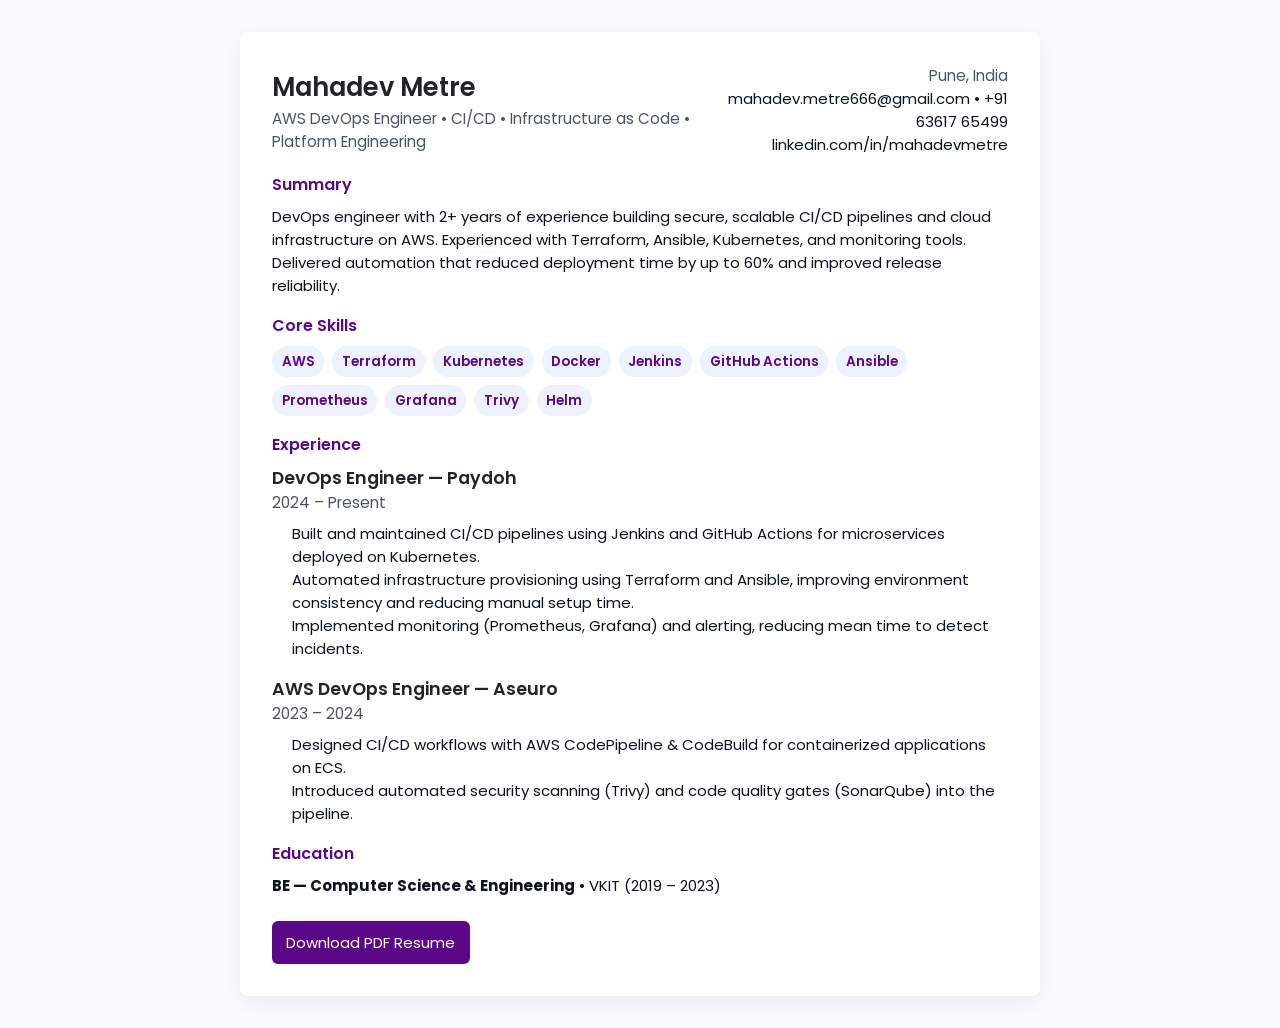
==== resume.html @ fda8f88d "added resume.html implementation" ====
<!doctype html>
<html lang="en">
  <head>
    <meta charset="utf-8">
    <meta name="viewport" content="width=device-width,initial-scale=1">
    <title>Resume — Mahadev Metre</title>
    <link rel="stylesheet" href="Css/style.css">
    <style>
      /* Minimal printable resume styles */
      body { background: #f8fafc; color: #0b1226; font-family: Poppins, sans-serif; padding: 2rem; }
      .resume { max-width: 800px; margin: 0 auto; background: #fff; padding: 2rem; border-radius: 8px; box-shadow: 0 6px 20px rgba(15,23,42,0.06); }
      .row { display:flex; justify-content:space-between; align-items:center; gap:1rem; }
      h1 { margin:0; font-size:1.6rem; }
      h2 { margin: 1rem 0 0.5rem; font-size:1rem; color:#5b0888 }
      p { margin:0.25rem 0 0.75rem; }
      .muted { color: #475569; font-size:0.95rem }
      .contact a { color: #0b1226 }
      ul { margin:0.5rem 0 1rem 1.25rem }
      .skills { display:flex; flex-wrap:wrap; gap:0.5rem }
      .skill { background:#eef2ff; color:#5b0888; padding:0.35rem 0.6rem; border-radius:999px; font-weight:600; font-size:0.85rem }
      .download { margin-top:1rem; display:inline-block; background:#5b0888; color:#fff; padding:0.6rem 0.9rem; border-radius:6px; text-decoration:none }
      @media print { body { padding:0 } .resume { box-shadow:none; border-radius:0 } .download { display:none } }
    </style>
  </head>
  <body>
    <div class="resume">
      <div class="row">
        <div>
          <h1>Mahadev Metre</h1>
          <div class="muted">AWS DevOps Engineer • CI/CD • Infrastructure as Code • Platform Engineering</div>
        </div>
        <div style="text-align:right" class="contact">
          <div class="muted">Pune, India</div>
          <div><a href="mailto:mahadev.metre666@gmail.com">mahadev.metre666@gmail.com</a> • <a href="tel:+916361765499">+91 63617 65499</a></div>
          <div><a href="https://www.linkedin.com/in/mahadevmetre/" target="_blank">linkedin.com/in/mahadevmetre</a></div>
        </div>
      </div>

      <h2>Summary</h2>
      <p>DevOps engineer with 2+ years of experience building secure, scalable CI/CD pipelines and cloud infrastructure on AWS. Experienced with Terraform, Ansible, Kubernetes, and monitoring tools. Delivered automation that reduced deployment time by up to 60% and improved release reliability.</p>

      <h2>Core Skills</h2>
      <div class="skills">
        <span class="skill">AWS</span>
        <span class="skill">Terraform</span>
        <span class="skill">Kubernetes</span>
        <span class="skill">Docker</span>
        <span class="skill">Jenkins</span>
        <span class="skill">GitHub Actions</span>
        <span class="skill">Ansible</span>
        <span class="skill">Prometheus</span>
        <span class="skill">Grafana</span>
        <span class="skill">Trivy</span>
        <span class="skill">Helm</span>
      </div>

      <h2>Experience</h2>
      <h3 style="margin:0">DevOps Engineer — Paydoh</h3>
      <div class="muted">2024 – Present</div>
      <ul>
        <li>Built and maintained CI/CD pipelines using Jenkins and GitHub Actions for microservices deployed on Kubernetes.</li>
        <li>Automated infrastructure provisioning using Terraform and Ansible, improving environment consistency and reducing manual setup time.</li>
        <li>Implemented monitoring (Prometheus, Grafana) and alerting, reducing mean time to detect incidents.</li>
      </ul>

      <h3 style="margin:0">AWS DevOps Engineer — Aseuro</h3>
      <div class="muted">2023 – 2024</div>
      <ul>
        <li>Designed CI/CD workflows with AWS CodePipeline & CodeBuild for containerized applications on ECS.</li>
        <li>Introduced automated security scanning (Trivy) and code quality gates (SonarQube) into the pipeline.</li>
      </ul>

      <h2>Education</h2>
      <div style="margin-bottom:0.5rem">
        <strong>BE — Computer Science & Engineering</strong> • VKIT (2019 – 2023)
      </div>

      <a class="download" href="Assets/Mahadev Metre_DevOps Engineer.pdf" download>Download PDF Resume</a>
    </div>
  </body>
</html>
---- Css/style.css ----
@import url("https://fonts.googleapis.com/css2?family=Poppins:wght@400;500;600&display=swap");

:root {
  --header-height: 3rem;

  --hue-color: 250;

  --first-color: hsl(var(--hue-color), 69%, 61%);
  --first-color-second: hsl(var(--hue-color), 69%, 61%);
  --first-color-alt: hsl(var(--hue-color), 57%, 53%);
  --first-color-lighter: hsl(var(--hue-color), 92%, 85%);
  --title-color: hsl(var(--hue-color), 8%, 15%);
  --text-color: hsl(var(--hue-color), 8%, 45%);
  --text-color-light: hsl(var(--hue-color), 8%, 65%);
  --input-color: hsl(var(--hue-color), 70%, 96%);
  --body-color: hsl(var(--hue-color), 60%, 99%);
  --container-color: #fff;
  --scroll-bar-color: hsl(var(--hue-color), 12%, 90%);
  --scroll-thumb-color: hsl(var(--hue-color), 12%, 80%);

  --body-font: "Poppins", sans-serif;
  --big-font-size: 2rem;
  --h1-font-size: 1.5rem;
  --h2-font-size: 1.25rem;
  --h3-font-size: 1.125rem;
  --normal-font-size: 0.938rem;
  --small-font-size: 0.813rem;
  --smaller-font-size: 0.75rem;

  --font-medium: 500;
  --font-semi-bold: 600;

  --margin-bottom-0-25: 0.25rem;
  --margin-bottom-0-5: 0.5rem;
  --margin-bottom-0-75: 0.75rem;
  --margin-bottom-0-1: 1rem;
  --margin-bottom-0-1-5: 1.5rem;
  --margin-bottom-0-2: 2rem;
  --margin-bottom-0-2-5: 2.5rem;
  --margin-bottom-0-3: 3rem;

  --z-tooltip: 10;
  --z-fixed: 100;
  --z-model: 100;

  @media screen and (min-width: 968px) {
    :root {
      --big-font-size: 3rem;
      --h1-font-size: 2.25rem;
      --h2-font-size: 1.5rem;
      --h3-font-size: 1.25rem;
      --normal-font-size: 1rem;
      --small-font-size: 0.873rem;
      --smaller-font-size: 0.813rem;
    }
  }
}

/* dark color scheme  */
body.dark-theme {
  --first-color-second: hsl(var(--hue-color), 30%, 8%);
  --title-color: hsl(var(--hue-color), 8%, 95%);
  --text-color: hsl(var(--hue-color), 8%, 75%);
  --input-color: hsl(var(--hue-color), 29%, 16%);
  --body-color: hsl(var(--hue-color), 28%, 12%);
  --container-color: hsl(var(--hue-color), 29%, 16%);
  transition: 0.3s ease-in;
}

.nav-btns {
  display: flex;
  align-items: center;
}

/* theme  */
.change-theme {
  font-size: 1.25rem;
  color: var(--title-color);
  margin-right: 1rem;
  cursor: pointer;
}

.change-theme:hover {
  color: var(--first-color);
}

/* theme transition  */
.header,
.footer-bg {
  transition: 0.3s ease-in;
}

* {
  box-sizing: border-box;
  padding: 0;
  margin: 0;
}

html {
  scroll-behavior: smooth;
}

body {
  margin: 0 0 var(--header-height) 0;
  font-family: var(--body-font);
  font-size: var(--normal-font-size);
  background-color: var(--body-color);
  color: var(--text-color);
  transition: 0.3s ease-in;
}

h1,
h2,
h3,
h4 {
  color: var(--title-color);
  font-weight: var(--font-semi-bold);
}

ul {
  list-style: none;
}

a {
  text-decoration: none;
}

img {
  max-width: 100%;
  height: auto;
}

/* resuable css class  */
.section {
  padding: 2rem 0 4rem;
}

.section-title {
  font-size: var(--h1-font-size);
}

.section-subtitle {
  display: block;
  font-size: var(--small-font-size);
  margin-bottom: var(--margin-bottom-0-3);
}

.section-title,
.section-subtitle {
  text-align: center;
}

/* layout  */
.container {
  max-width: 768px;
  margin-left: var(--margin-bottom-0-1-5);
  margin-right: var(--margin-bottom-0-1-5);
}

.grid {
  display: grid;
  gap: 1.5rem;
}

.header {
  width: 100%;
  position: fixed;
  bottom: 0;
  left: 0;
  z-index: var(--z-fixed);
  background-color: var(--body-color);
}

.scroll-header {
  box-shadow: 0 -1px 4px rgba(0, 0, 0, 0.15);
}

.nav {
  max-width: 968px;
  height: var(--header-height);
  display: flex;
  justify-content: space-between;
  align-items: center;
}

.nav-logo,
.nav-toggle {
  color: var(--title-color);
  font-weight: var(--font-medium);
}

.nav-logo:hover {
  color: var(--first-color);
}

.nav-toggle {
  font-size: 1.1rem;
  cursor: pointer;
}

.nav-toggle:hover {
  color: var(--first-color);
}

@media screen and (max-width: 767px) {
  .nav-menu {
    position: fixed;
    bottom: -100%;
    left: 0;
    width: 100%;
    background-color: var(--body-color);
    padding: 2rem 1.5rem 4rem;
    box-shadow: 0 -1px 4px rgba(0, 0, 0, 0.15);
    border-radius: 1.5rem 1.5rem 0 0;
    transition: 0.3s;
  }
}

.nav-list {
  grid-template-columns: repeat(3, 1fr);
  gap: 2rem;
}

.nav-link {
  display: flex;
  flex-direction: column;
  align-items: center;
  font-size: var(--small-font-size);
  color: var(--title-color);
  font-weight: var(--font-medium);
}

.nav-link:hover {
  color: var(--first-color);
}

.nav-icon {
  font-size: 1.2rem;
}

.nav-close {
  position: absolute;
  right: 1.3rem;
  bottom: 0.5rem;
  font-size: 1.5rem;
  cursor: pointer;
  color: var(--first-color);
}
.nav-close:hover {
  color: var(--first-color-alt);
}

.show-menu {
  bottom: 0;
}

.active-link {
  color: var(--first-color);
}

.home-container {
  gap: 1rem;
}

.home-content {
  grid-template-columns: 0.5fr 3fr;
  padding-top: 3.5rem;
  align-items: center;
}

.home-social {
  display: grid;
  grid-template-columns: max-content;
  row-gap: 1rem;
}

.home-social-icon {
  font-size: 1.25rem;
  color: var(--first-color);
}

.home-social-icon:hover {
  color: var(--first-color-alt);
}

.home-blob {
  width: 200px;
  fill: var(--first-color);
}

.home-blob-img {
  width: 240px;
}

.home-data {
  grid-column: 1/3;
}

.home-title {
  font-size: var(--big-font-size);
}

.home-subtitle {
  font-size: var(--h3-font-size);
  color: var(--text-color);
  font-weight: var(--font-medium);
  margin-bottom: var(--margin-bottom-0-75);
}

.home-description {
  margin-bottom: var(--margin-bottom-0-2);
}

.home-scroll {
  /* display: none; */
}

.home-scroll-button {
  color: var(--first-color);
  transition: 0.3s;
}

.home-scroll-button:hover {
  transform: translateY(0.25rem);
}

.home-scroll-mouse {
  margin-right: 0.125rem;
  width: 24px;
}

.home-scroll-name {
  font-size: var(--small-font-size);
  color: var(--title-color);
  font-weight: var(--font-medium);
  margin-right: var(--margin-bottom-0-25);
}

.home-scroll-arrow {
  font-size: 1rem;
}

/* buttonss  */
.button {
  display: inline-block;
  background-color: var(--first-color);
  color: #fff;
  padding: 1rem;
  border-radius: 0.5rem;
  font-weight: var(--font-medium);
}
.button:hover {
  background-color: var(--first-color-alt);
}

.button-icon {
  font-size: 1.25rem;
  margin-left: var(--margin-bottom-0-5);
  transition: 0.3s;
}

.button-flex {
  display: inline-flex;
  align-items: center;
}

.button-small {
  padding: 0.75rem 1rem;
}

.button-white {
  background-color: #fff;
  color: var(--first-color);
}
.button-white:hover {
  background-color: #f1f1f1;
}
.button-link {
  padding: 0;
  background-color: transparent;
  color: var(--first-color-alt);
}

.button-link:hover {
  background-color: transparent;
  color: #5b0888;
}

/* about  */

.about-img {
  width: 200px;
  border: 0.5rem;
  justify-self: center;
  align-items: center;
  filter: drop-shadow(1px 1px 1px var(--first-color-lighter));
  transition: 0.3s;
}

.about-img:hover {
  filter: drop-shadow(2px 2px 2px var(--first-color-lighter));
}

.about-description {
  text-align: center;
  margin-bottom: var(--margin-bottom-0-2-5);
}

.about-info {
  display: flex;
  justify-content: space-evenly;
  margin-bottom: var(--margin-bottom-0-2-5);
}

.about-info-title {
  font-size: var(--h2-font-size);
  font-weight: var(--font-semi-bold);
  color: #713abe;
}

.about-info-name {
  font-size: var(--smaller-font-size);
}

.about-info-title,
.about-info-name {
  display: block;
  text-align: center;
}

.about-buttons {
  display: flex;
  justify-content: center;
}

/* skills  */
.skills-content {
  display: flex;
  flex-wrap: wrap;
}

/* qualification  */
.qualification-tabs {
  display: flex;
  justify-content: space-evenly;
  margin-bottom: var(--margin-bottom-0-2);
}

.qualification-button {
  font-size: var(--small-font-size);
  font-weight: var(--font-medium);
  cursor: pointer;
  color: hsl(var(--hue-color), 8%, 45%);
}

.qualification-button:hover {
  color: var(--first-color);
}

.qualification-icon {
  font-size: 1.25rem;
  margin-right: var(--margin-bottom-0-25);
}

.qualification-data {
  display: grid;
  grid-template-columns: 1fr max-content 1fr;
  column-gap: 1.5rem;
}

.qualification-title {
  font-size: var(--normal-font-size);
  font-weight: var(--font-medium);
}

.qualification-subtitle {
  display: inline-block;
  font-size: var(--small-font-size);
  margin-bottom: var(--margin-bottom-0-1);
}

.qualification-date {
  font-size: var(--smaller-font-size);
  color: var(--text-color-light);
}

.qualification-round {
  display: inline-block;
  width: 13px;
  height: 13px;
  background-color: var(--first-color);
  border-radius: 50%;
}

.qualification-line {
  display: block;
  width: 1px;
  height: 100%;
  background-color: var(--first-color);
  transform: translate(6px, -7px);
}

.qualification [data-content] {
  display: none;
}

.qualification-active[data-content] {
  display: block;
}

.qualification-button.qualification-active {
  color: #5b0888;
}

/* services  */
.services-container {
  position: relative;
  display: flex;
  justify-content: center;
  align-items: flex-start;
  flex-wrap: nowrap;
  height: auto;
  padding-bottom: 10rem; /* enough space for expanded cards */
}

.services-content {
  position: relative;
  width: 260px;
  min-height: 340px; /* allow initial minimum */
  max-height: none;  /* allow full expansion */
  padding: 1rem;
  background: rgba(255, 255, 255, 0.08);
  backdrop-filter: blur(12px);
  border-radius: 20px;
  box-shadow: 0 12px 32px rgba(0, 0, 0, 0.3);
  transition: all 0.5s ease;
  transform-origin: center;
  cursor: pointer;
  z-index: 1;

  /* allow it to grow when clicked */
  overflow: visible;
}


/* 🎴 Initial stack with slight rotation */
.services-content:nth-child(1) {
  transform: rotate(-6deg);
  z-index: 1;
}
.services-content:nth-child(2) {
  transform: rotate(0deg);
  z-index: 2;
}
.services-content:nth-child(3) {
  transform: rotate(6deg);
  z-index: 1;
}

/* 🖱️ On hover — fan out into a horizontal line */
.services-container:hover .services-content:nth-child(1) {
  transform: translateX(-280px) rotate(0deg);
}
.services-container:hover .services-content:nth-child(2) {
  transform: translateX(0px) rotate(0deg);
}
.services-container:hover .services-content:nth-child(3) {
  transform: translateX(280px) rotate(0deg);
}

/* 🌟 Flip/Expand effect on active card */
.services-content.active {
  z-index: 10 !important;
  transform: scale(1.1) translateY(-40px) rotate(0deg);
  background: rgba(255, 255, 255, 0.15);
  box-shadow: 0 20px 60px rgba(0, 0, 0, 0.5);
  max-height: none;
}

.services-content:hover {
  box-shadow: 0 4px 8px rgba(0, 0, 0, 0.15);
}

.services-icon {
  display: block;
  font-size: 3rem !important;
  color: var(--first-color);
  margin-bottom: var(--margin-bottom-0-1);
}

.services-title {
  font-size: var(--h3-font-size);
  margin-bottom: var(--margin-bottom-0-1);
  font-weight: var(--font-medium);
}

.services-button {
  cursor: pointer;
  font-size: var(--small-font-size);
}

.services-button:hover .button-icon {
  transform: translateX(0.25rem);
}

/* .services-box {
  position: fixed;
  top: 0;
  left: 0;
  bottom: 0;
  right: 0;
  background-color: rgba(0, 0, 0, 0.5);
  display: flex;
  align-items: center;
  justify-content: center;
  padding: 0 1rem;
  z-index: var(--z-model);
  opacity: 0;
  visibility: hidden;
  transition: 0.3s;
} */

.services-box {
  opacity: 0;
  pointer-events: none;
  max-height: 0;
  transition: all 0.4s ease;
  overflow: hidden;
}

/* When card is active, show the full box */
.services-content.active .services-box {
  opacity: 1;
  pointer-events: auto;
  max-height: 1000px;
  margin-top: 1rem;
}

.services-box-content {
  max-height: 250px;
  overflow-y: auto;
  padding-right: 6px;
  position: relative;
  background-color: var(--container-color);
  padding: 1.5rem;
  border-radius: 0.5rem;
}

.services-box-content::-webkit-scrollbar {
  width: 6px;
}
.services-box-content::-webkit-scrollbar-thumb {
  background-color: rgba(255, 255, 255, 0.3);
  border-radius: 10px;
}


.services-box-services {
  row-gap: 1rem;
}

.services-box-list {
  display: flex;
}

.services-box-title {
  font-size: var(--h3-font-size);
  font-weight: var(--font-medium);
  margin-bottom: var(--margin-bottom-0-1-5);
}

.services-box-close {
  position: absolute;
  top: 1rem;
  right: 1rem;
  font-size: 1.5rem;
  color: var(--first-color);
  cursor: pointer;
}

.services-list-icon {
  color: var(--first-color);
  margin-top: 0.25rem;
  margin-right: var(--margin-bottom-0-25);
}

.active-box {
  opacity: 1;
  visibility: visible;
}

/* projects  */
.portfolio-container {
  overflow: initial;
}

.portfolio-content {
  padding: 0 1.5rem;
}

.portfolio-img {
  width: 265px;
  border-radius: 0.5rem;
  justify-self: center;
}

.portfolio-title {
  font-size: var(--h3-font-size);
  margin-bottom: var(--margin-bottom-0-5);
}

.portfolio-description {
  margin-bottom: var(--margin-bottom-0-75);
}

.portfolio-button:hover .button-icon {
  transform: translateX(0.25rem);
}
/* projects  */

.swiper-button-prev::after,
.swiper-button-next::after {
  content: "";
}

.swiper-icon {
  font-size: 1.25rem;
  color: var(--first-color);
}

.swiper-button-prev {
  left: -0.5rem;
}

.swiper-button-next {
  right: -0.5rem;
}

.swiper-container-horizontal > .swiper-pagination-bullets {
  bottom: -2.5rem;
}

.swiper-angles {
  position: relative;
  bottom: 170px;
}

.project {
  text-align: center;
}

.project-bg {
  background-color: var(--first-color-second);
  padding-top: 3rem;
}

.project-title {
  font-size: var(--h2-font-size);
  margin-bottom: var(--margin-bottom-0-75);
}

.project-description {
  margin-bottom: var(--margin-bottom-0-1-5);
}

.project-title,
.project-description {
  color: #fff;
}

.project-img {
  width: 232px;
  justify-self: center;
}

/* testimonial  */
.testimonial-data,
.testimonial-header {
  display: flex;
}

.testimonial-data {
  justify-content: space-between;
  margin-bottom: var(--margin-bottom-0-1);
}

.testimonial-img {
  width: 60px;
  height: 60px;
  border-radius: 50%;
  margin-right: var(--margin-bottom-0-75);
}

.testimonial-name {
  font-size: var(--h3-font-size);
  font-weight: var(--font-medium);
}

.testimonial-client {
  font-size: var(--small-font-size);
  color: var(--text-color-light);
}

.testimonial-description {
  margin-bottom: var(--margin-bottom-0-2-5);
}

.testimonial-icon {
  color: var(--first-color);
}

/* .swiper-container .swiper-pagination-testimonial {
  bottom: 0;
} */
/* contact section  */
.contact-container {
  row-gap: 3rem;
}

.contact-info {
  display: flex;
  margin-bottom: var(--margin-bottom-0-2);
}

.contact-icon {
  font-size: 1.5rem;
  color: var(--first-color);
  margin-right: var(--margin-bottom-0-75);
  margin-top: 15px;
}

.contact-title {
  font-size: var(--h3-font-size);
  font-weight: var(--font-medium);
}

.contact-subtitle {
  font-size: var(--small-font-size);
  color: var(--text-color-light);
}

/* footer   */
.footer {
  padding-top: 2rem;
}

.footer-container {
  row-gap: 3.5rem;
}

.footer-bg {
  background-color: var(--first-color-second);
  padding: 2rem 0 3rem;
}

.footer-title {
  font-size: var(--h1-font-size);
  margin-bottom: var(--margin-bottom-0-25);
}

.footer-subtitle {
  font-size: var(--small-font-size);
}

.footer-links {
  display: flex;
  flex-direction: column;
  row-gap: 1.5rem;
}
.footer-link {
  /* hii  */
}
.footer-link:hover {
  color: var(--first-color-lighter);
}

.footer-social {
  font-size: 1.25rem;
  margin-right: var(--margin-bottom-0-1-5);
}

.footer-social:hover {
  color: var(--first-color-lighter);
}

.footer-copy {
  font-size: var(--smaller-font-size);
  text-align: center;
  color: var(--text-color-light);
  margin-top: var(--margin-bottom-0-3);
}

.footer-title,
.footer-subtitle,
.footer-link,
.footer-social {
  color: #fff;
}

.scrollup {
  position: fixed;
  right: 1rem;
  bottom: -20%;
  background-color: var(--first-color);
  opacity: 0.8;
  padding: 0.2rem 0.4rem;
  border-radius: 0.4rem;
  z-index: var(--z-tooltip);
  transition: 0.4s;
}

.scrollup:hover {
  background-color: var(--first-color-alt);
}

.scroll-up-icon {
  font-size: 1.25rem;
  color: #fff;
}

.show-scroll {
  bottom: 5rem;
}

/* scroll thumb and bar  */
::-webkit-scrollbar {
  width: 0.6rem;
  background-color: var(--scroll-bar-color);
  border-radius: 0.5rem;
}

::-webkit-scrollbar-thumb {
  background-color: var(--scroll-thumb-color);
  border-radius: 0.5rem;
}

/* media queries  */
/* small devices */
@media screen and (max-width: 350px) {
  .container {
    margin-left: var(--margin-bottom-0-1);
    margin-right: var(--margin-bottom-0-1);
  }

  .nav-menu {
    padding: 2rem 0.25rem 4rem;
  }

  .nav-list {
    column-gap: 0;
  }

  .home-content {
    grid-template-columns: 0.25fr 3fr;
  }

  .home-blob {
    width: 180px;
  }

  .qualification-data {
    gap: 0.5rem;
  }

  .services-container {
    grid-template-columns: max-content;
    justify-content: center;
  }

  .services-content {
    padding-right: 3.5rem;
  }

  .services-box {
    padding: 0 0.5rem;
  }

  .project-img {
    width: 200px;
  }

  .testimonial-data,
  .testimonial-header {
    flex-direction: column;
    align-items: center;
  }

  .testimonial-img {
    margin-right: 0;
    margin-bottom: var(--margin-bottom-0-25);
  }

  .testimonial-data,
  .testimonial-description {
    text-align: center;
  }
}

/* medium devices */
@media screen and (min-width: 568px) {
  .home-content {
    grid-template-columns: max-content 1fr 1fr;
  }

  .home-data {
    grid-column: initial;
  }

  .home-blob-img {
    order: 1;
    justify-self: center;
  }

  .about-container,
  .skills-container,
  .portfolio-content,
  .project-container,
  .contact-container,
  .footer-container {
    grid-template-columns: repeat(2, 1fr);
  }

  .qualification-section {
    display: grid;
    grid-template-columns: 0.6fr;
    justify-content: center;
  }
}

@media screen and (min-width: 768px) {
  .container {
    margin-left: auto;
    margin-right: auto;
  }

  body {
    margin: 0;
  }

  .section {
    padding: 6rem 0 2rem;
  }

  .section-subtitle {
    margin-bottom: 4rem;
  }

  .header {
    top: 0;
    bottom: initial;
  }

  .header,
  .main,
  .footer-container {
    padding: 0 1rem;
  }

  .nav {
    height: calc(var(--header-height) + 1.5rem);
    column-gap: 1rem;
  }

  .nav-icon,
  .nav-toggle,
  .nav-close {
    display: none !important;
  }

  .nav-list {
    display: flex;
    column-gap: 2rem;
  }

  .nav-menu {
    margin-left: auto;
  }

  .change-theme {
    margin: 0;
  }

  .home-content {
    padding-top: 5.5rem;
    column-gap: 2rem;
  }

  .home-blob {
    width: 270px;
  }
  .home-scroll {
    display: block;
  }
  .home-scroll-button {
    margin-left: 3rem;
  }

  .about-container {
    column-gap: 5rem;
  }

  .about-img {
    width: 350px;
  }

  .about-description {
    text-align: initial;
  }

  .about-info {
    justify-content: space-between;
  }

  .about-buttons {
    justify-content: initial;
  }

  .qualification-tabs {
    justify-content: center;
  }

  .qualification-button {
    margin: 0 var(--margin-bottom-0-1);
  }

  .qualification {
    grid-template-columns: 0.5fr;
  }

  .services-container {
    grid-template-columns: repeat(3, 218px);
    justify-content: center;
  }

  .services-icon {
    font-size: 2rem;
  }

  .services-content {
    padding: 6rem 0 2rem 2.5rem;
  }

  .services-box-content {
    width: 450px;
  }

  .portfolio-img {
    width: 320px;
  }

  .portfolio-content {
    align-items: center;
  }

  .project {
    text-align: inherit;
  }

  .project-bg {
    background: none;
  }

  .project-container {
    background-color: var(--first-color-second);
    border-radius: 1rem;
    padding: 3rem 2.5rem 0;
    grid-template-columns: 1fr max-content;
    column-gap: 3rem;
  }

  .project-data {
    padding-top: 0.8rem;
  }

  .footer-container {
    grid-template-columns: repeat(3, 1fr);
  }

  .footer-bg {
    padding: 3rem 0 3.5rem;
  }

  .footer-links {
    flex-direction: row;
    column-gap: 2rem;
  }

  .footer-social {
    justify-self: flex-end;
  }

  .footer-copy {
    margin-top: 4.5rem;
  }
}

/* large devices */
@media screen and (min-width: 1024px) {
  .heder,
  .main,
  .footer-container {
    padding: 0;
  }

  .home-blob {
    width: 320px;
  }

  .home-social {
    transform: translateX(-6rem);
  }

  .services-container {
    grid-template-columns: repeat(3, 238px);
  }

  .portfolio-content {
    column-gap: 5rem;
  }

  .swiper-icon {
    font-size: 3.5rem;
  }

  .swiper-button-prev {
    left: -3.5rem;
  }

  .swiper-button-next {
    right: -3.5rem;
  }

}

/* Updated 3D Glassmorphism Card Styling (No Side Shadows) */
.portfolio-content,
.services-content {
  background: rgba(255, 255, 255, 0.05);
  backdrop-filter: blur(12px);
  border: 1px solid rgba(255, 255, 255, 0.12);
  border-radius: 16px;
  transition: transform 0.3s ease-in-out, box-shadow 0.3s ease-in-out;
}

.portfolio-content:hover,
.services-content:hover {
  transform: scale(1.03);
}

/* 🧊 Skills floating style */
.skills-name {
  padding: 10px 16px;
  margin: 6px;
  font-size: var(--small-font-size);
  font-weight: 600;
  color: var(--title-color);
  background: rgba(255, 255, 255, 0.06);
  border-radius: 12px;
  display: inline-block;
  backdrop-filter: blur(6px);
  transition: background-color 0.3s ease, transform 0.3s ease, box-shadow 0.3s ease;
}

.skills-name:hover {
  background-color: var(--first-color-alt);
  transform: scale(1.08);
  box-shadow: 0 4px 24px rgba(0, 0, 0, 0.2);
}



/* 🃏 Base stack layout */
.services-container {
  display: flex;
  justify-content: center;
  align-items: flex-start;
  position: relative;
  perspective: 1200px;
  gap: 0; /* Overlap */
  min-height: 500px;  
}

.services-content {
  position: absolute;
  width: 260px;
  min-height: 340px;
  padding: 1rem;
  background: rgba(255, 255, 255, 0.08);
  backdrop-filter: blur(12px);
  border-radius: 20px;
  box-shadow: 0 12px 32px rgba(0, 0, 0, 0.3);
  transition: all 0.5s ease;
  transform-origin: center;
  cursor: pointer;
  z-index: 1;

  /* ✅ New additions */
  max-height: 600px;
  overflow: auto;
}


/* 🃏 Position each card slightly rotated and offset */
.services-content:nth-child(1) {
  z-index: 3;
  transform: rotate(-6deg) translateX(-40px);
}
.services-content:nth-child(2) {
  z-index: 2;
  transform: rotate(0deg) translateY(0px);
}
.services-content:nth-child(3) {
  z-index: 1;
  transform: rotate(6deg) translateX(40px);
}

/* 💫 On hover, cards float out */
.services-container:hover .services-content {
  transform: translateY(-20px) rotate(0deg) scale(1.02);
  z-index: 2;
}


/* ============================= */
/* 🚀 Updated Horizontal Skills Scroll with Flip & Navigation */
/* ============================= */

.skills-slider-wrapper {
  position: relative;
  overflow: hidden;
  width: 100%;
  padding: 2rem 0;
  background-color: transparent;
}

.skills-slider {
  overflow: hidden;
  position: relative;
  width: 100%;
}

.skills-track {
  display: flex;
  gap: 2rem;
  animation: autoScroll 40s linear infinite;
  width: max-content;
  padding-bottom: 1rem;
}


@keyframes autoScroll {
  0% { transform: translateX(0); }
  100% { transform: translateX(-50%); }
}

.skill-card {
  perspective: 1000px;
  width: 100px;
  height: 100px;
  position: relative;
  cursor: pointer;
}

.skill-card-inner {
  width: 100%;
  height: 100%;
  position: relative;
  transform-style: preserve-3d;
  transition: transform 0.3s;
}

.skill-card:hover .skill-card-inner {
  transform: rotateY(180deg);
}

.skill-card-front,
.skill-card-back {
  position: absolute;
  width: 100%;
  height: 100%;
  border-radius: 20px;
  backdrop-filter: blur(12px);
  background: rgba(255, 255, 255, 0.06);
  box-shadow: 0 8px 24px rgba(0, 0, 0, 0.20);
  display: flex;
  align-items: center;
  justify-content: center;
  backface-visibility: hidden;
  color: #000;
  font-weight: 500;
  text-align: center;
  padding: 0;
}

.skill-card-front img {
  width: 100%;
  height: 100%;
  object-fit: cover;        /* ensures the image fills and crops */
  object-position: center;  /* optional: centers the focal point */
  border-radius: 20px;      /* keep if you want rounded corners */
  filter: brightness(1.2);
}

.skill-card-back {
  transform: rotateY(180deg);
  font-size: 0.7rem;
  color: #111;
  background: rgba(255, 255, 255, 0.85);
}

/* .skills-arrow {
  position: absolute;
  top: 50%;
  transform: translateY(-50%);
  background: rgba(0, 0, 0, 0.4);
  color: #fff;
  border: none;
  padding: 0.5rem 1rem;
  cursor: pointer;
  z-index: 10;
  backdrop-filter: blur(6px);
  font-size: 1.5rem;
  border-radius: 8px;
  transition: background 0.3s;
}

.skills-arrow:hover {
  background: rgba(0, 0, 0, 0.7);
}

.skills-arrow.left {
  left: 0.5rem;
}

.skills-arrow.right {
  right: 1.5rem;
} */



.space-section {
  position: relative;
  width: 100%;
  overflow-x: hidden;
}

.space-layer {
  position: fixed;
  top: 0; left: 0;
  width: 100%;
  height: 200vh; /* double viewport height */
  background-position: center;
  background-repeat: no-repeat;
  background-size: cover;
  transform: translateZ(0) scale(1);
  pointer-events: none;
  z-index: -3;
}

/* Layer styling — use actual space images */
.layer-back {
  background-image: url('Assets/space/stars-back.png');
  transform: translateZ(-500px) scale(1.5);
  z-index: -3;
}
.layer-mid {
  background-image: url('Assets/space/nebula-mid.png');
  transform: translateZ(-300px) scale(1.3);
  z-index: -2;
}
.layer-front {
  background-image: url('Assets/space/asteroids-front.png');
  transform: translateZ(-100px) scale(1.1);
  z-index: -1;
}

/* Content sits in front */
.space-section .section-content {
  position: relative;
  z-index: 0;
  background: transparent;
}

/* Fallback static parallax on mobile */
@media (max-device-width: 768px) {
  .space-layer {
    position: absolute;
    height: auto;
    background-attachment: scroll;
    transform: none;
  }
}


/* 🔁 Smooth side-to-side sliding animation */
@keyframes slideDiagonalUpRight {
  0%, 100% {
    transform: translate(-10px, 10px);  /* bottom-left */
  }
  50% {
    transform: translate(10px, -10px);  /* top-right */
  }
}

.slide-phone {
  animation: slideDiagonalUpRight 3s ease-in-out infinite;
}







/* contact form */

.contact-form {
  max-width: 400px;
  width: 100%;
}
.contact-form-field {
  margin-bottom: 1.5rem;
}
.contact-form-label {
  display: block;
  font-size: 1rem;
  margin-bottom: 0.5rem;
  color: var(--text-color); /* Adjust to your theme */
}
.contact-form-input {
  width: 100%;
  padding: 0.75rem;
  border: 1px solid var(--text-color-light);
  border-radius: 0.5rem;
  background: var(--container-color);
  color: var(--text-color);
  font-size: 1rem;
}
.contact-form-input:focus {
  outline: none;
  border-color: var(--first-color); /* Adjust to your theme */
}
.contact-form-button {
  width: 100%;
  justify-content: center;
}















.modal {
  display: none;
  position: fixed;
  z-index: 1000;
  left: 0; top: 0;
  width: 100%; height: 100%;
  overflow: auto;
  background: rgba(0,0,0,0.5);
}
.modal-content {
  background: #fff;
  margin: 10% auto;
  padding: 30px 20px;
  border-radius: 10px;
  width: 90%; max-width: 350px;
  box-shadow: 0 3px 20px rgba(0,0,0,0.2);
  text-align: center;
  position: relative;
  animation: popIn 0.3s;
}
.close-btn {
  position: absolute;
  top: 10px; right: 16px;
  font-size: 28px;
  cursor: pointer;
  color: #aaa;
}
.close-btn:hover {
  color: #333;
}
@keyframes popIn {
  from { transform: scale(0.9); opacity: 0; }
  to { transform: scale(1); opacity: 1; }
}
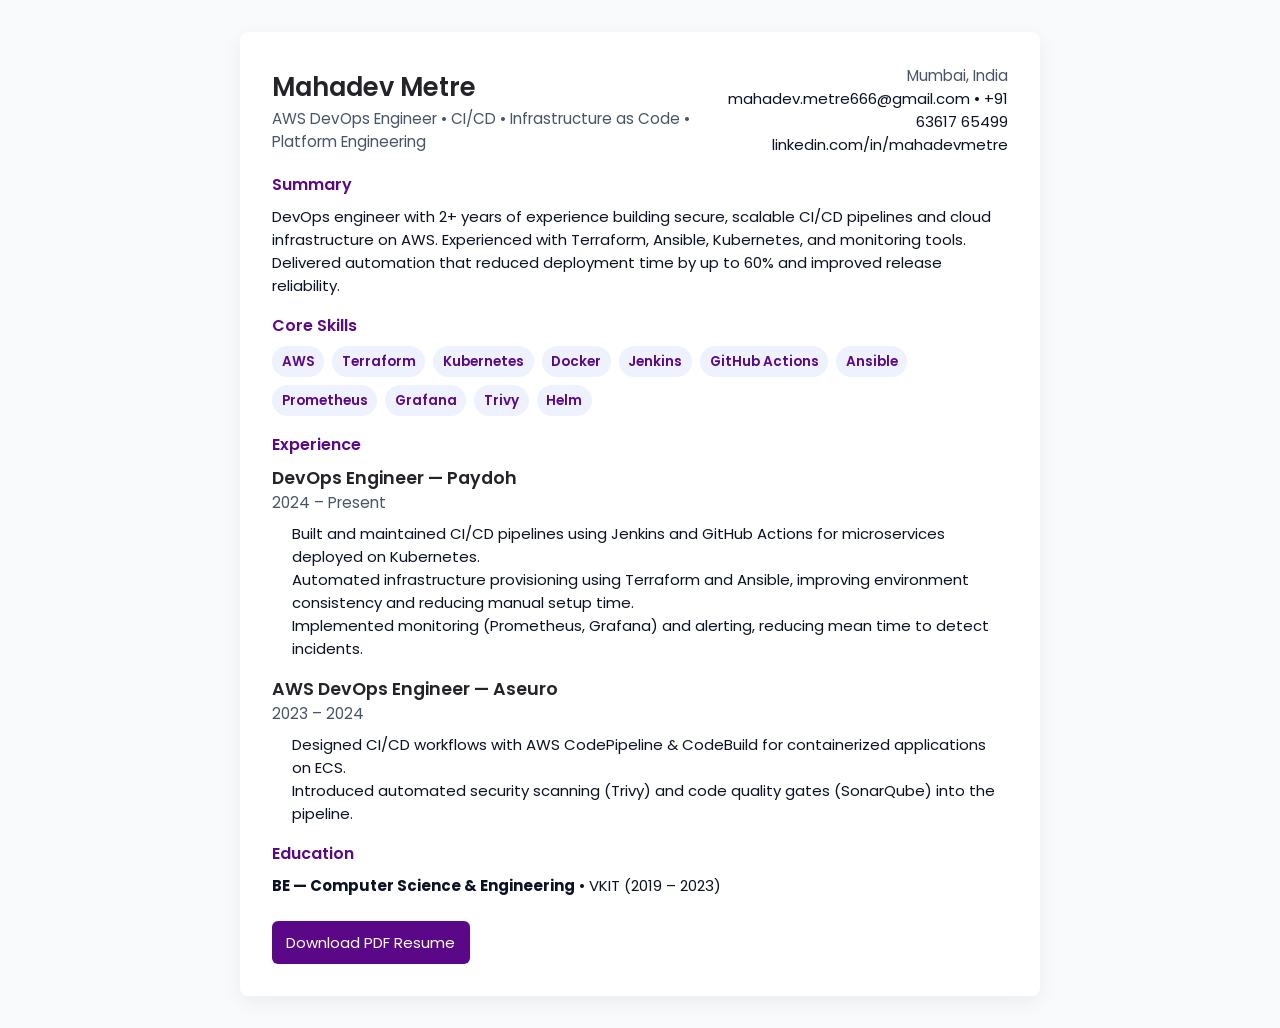
==== commit 71ae131d: "pune to mumbai" ====
--- a/resume.html
+++ b/resume.html
@@ -30,7 +30,7 @@
           <div class="muted">AWS DevOps Engineer • CI/CD • Infrastructure as Code • Platform Engineering</div>
         </div>
         <div style="text-align:right" class="contact">
-          <div class="muted">Pune, India</div>
+          <div class="muted">Mumbai, India</div>
           <div><a href="mailto:mahadev.metre666@gmail.com">mahadev.metre666@gmail.com</a> • <a href="tel:+916361765499">+91 63617 65499</a></div>
           <div><a href="https://www.linkedin.com/in/mahadevmetre/" target="_blank">linkedin.com/in/mahadevmetre</a></div>
         </div>
@@ -75,7 +75,7 @@
         <strong>BE — Computer Science & Engineering</strong> • VKIT (2019 – 2023)
       </div>
 
-      <a class="download" href="Assets/Mahadev Metre_DevOps Engineer.pdf" download>Download PDF Resume</a>
+      <a class="download" href="Assets/Mahadev Metre_DevOps Engineer.pdf" download target="_blank" rel="noopener noreferrer">Download PDF Resume</a>
     </div>
   </body>
 </html>
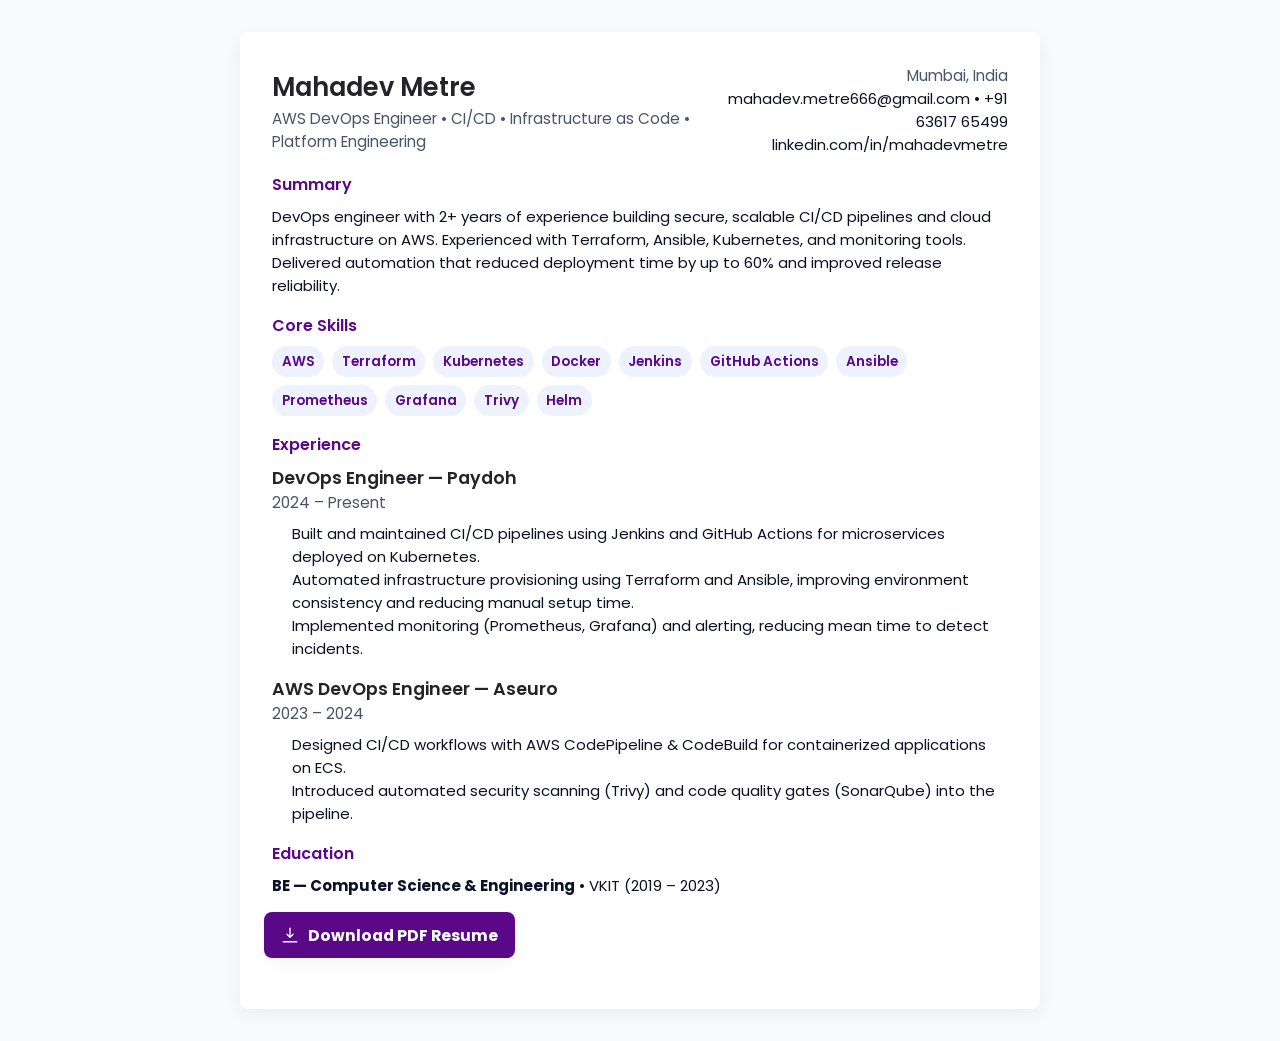
==== commit 1093ba47: "removed print-resume button(unnecessary)" ====
--- a/resume.html
+++ b/resume.html
@@ -4,11 +4,13 @@
     <meta charset="utf-8">
     <meta name="viewport" content="width=device-width,initial-scale=1">
     <title>Resume — Mahadev Metre</title>
-    <link rel="stylesheet" href="Css/style.css">
+  <link rel="stylesheet" href="Css/style.css" media="screen">
+  <link rel="stylesheet" href="Css/resume-print.css" media="print">
     <style>
       /* Minimal printable resume styles */
       body { background: #f8fafc; color: #0b1226; font-family: Poppins, sans-serif; padding: 2rem; }
-      .resume { max-width: 800px; margin: 0 auto; background: #fff; padding: 2rem; border-radius: 8px; box-shadow: 0 6px 20px rgba(15,23,42,0.06); }
+  /* extra bottom padding so absolute-positioned controls don't overlap content */
+  .resume { max-width: 800px; margin: 0 auto; background: #fff; padding: 2rem 2rem 6.5rem; border-radius: 8px; box-shadow: 0 6px 20px rgba(15,23,42,0.06); position: relative; }
       .row { display:flex; justify-content:space-between; align-items:center; gap:1rem; }
       h1 { margin:0; font-size:1.6rem; }
       h2 { margin: 1rem 0 0.5rem; font-size:1rem; color:#5b0888 }
@@ -18,8 +20,38 @@
       ul { margin:0.5rem 0 1rem 1.25rem }
       .skills { display:flex; flex-wrap:wrap; gap:0.5rem }
       .skill { background:#eef2ff; color:#5b0888; padding:0.35rem 0.6rem; border-radius:999px; font-weight:600; font-size:0.85rem }
-      .download { margin-top:1rem; display:inline-block; background:#5b0888; color:#fff; padding:0.6rem 0.9rem; border-radius:6px; text-decoration:none }
-      @media print { body { padding:0 } .resume { box-shadow:none; border-radius:0 } .download { display:none } }
+      /* Controls: download bottom-left, print bottom-right */
+  .controls-left { position: absolute; left: 1.5rem; bottom: 3.2rem; }
+  .controls-right { position: absolute; right: 1.5rem; bottom: 3.2rem; }
+      /* Unified button sizing */
+  .control-btn { display: inline-flex; align-items: center; gap: 0.6rem; padding: 0.72rem 1.05rem; border-radius: 8px; text-decoration: none; font-weight: 700; font-size: 0.98rem; box-shadow: 0 6px 18px rgba(11,18,38,0.04); }
+  /* Both buttons share the same visual style */
+  .control-btn { background: #5b0888; color: #fff; border: 0; }
+  .control-btn:hover { background: #43045a; color: #fff; transform: translateY(-1px); box-shadow: 0 10px 30px rgba(11,18,38,0.08); }
+      @media (max-width: 520px) {
+        .controls-left, .controls-right { position: static; margin-top: 1rem; display: flex; justify-content: center; gap: 0.6rem; }
+        .resume { padding-bottom: 4.5rem; }
+      }
+
+      /* Print rules: force single-page fit where possible */
+      @page { size: A4 portrait; margin: 12mm; }
+      @media print {
+        html, body { height: auto; margin: 0; padding: 0; }
+        /* Reduce spacing and font sizes for print to try to keep to one page */
+        .resume { box-shadow: none; border-radius: 0; padding: 12mm 12mm 18mm; max-height: none; }
+        h1 { font-size: 18px; }
+        h2 { font-size: 13px; }
+        h3 { font-size: 12px; }
+        p, .muted, li { font-size: 11px; }
+        ul { margin: 0.25rem 0 0.6rem 1rem; }
+        .skills { gap: 0.3rem; }
+        .skill { padding: 0.2rem 0.45rem; font-size: 0.85rem; }
+        /* Hide interactive controls in print */
+        .controls-left, .controls-right { display: none !important; }
+        /* Avoid breaking lists and headings across pages */
+        h2, h3, p, ul, .skills, .contact { page-break-inside: avoid; }
+        /* If content overflows, user can adjust printer margins; no auto-scaling to avoid print dialog issues */
+      }
     </style>
   </head>
   <body>
@@ -75,7 +107,19 @@
         <strong>BE — Computer Science & Engineering</strong> • VKIT (2019 – 2023)
       </div>
 
-      <a class="download" href="Assets/Mahadev Metre_DevOps Engineer.pdf" download target="_blank" rel="noopener noreferrer">Download PDF Resume</a>
+      <div class="controls-left">
+        <a class="download control-btn" href="Assets/Mahadev Metre_DevOps Engineer.pdf" download target="_blank" rel="noopener noreferrer" aria-label="Download PDF Resume">
+          <svg width="18" height="18" viewBox="0 0 24 24" fill="none" xmlns="http://www.w3.org/2000/svg" aria-hidden="true"><path d="M12 3v10" stroke="#fff" stroke-width="1.8" stroke-linecap="round" stroke-linejoin="round"/><path d="M8 11l4 4 4-4" stroke="#fff" stroke-width="1.8" stroke-linecap="round" stroke-linejoin="round"/><path d="M21 21H3" stroke="#fff" stroke-width="1.8" stroke-linecap="round" stroke-linejoin="round"/></svg>
+          Download PDF Resume
+        </a>
+      </div>
+      <!-- <div class="controls-right">
+        <button type="button" class="print-btn control-btn" onclick="window.print()" aria-label="Print Resume">
+          <svg width="18" height="18" viewBox="0 0 24 24" fill="none" xmlns="http://www.w3.org/2000/svg" aria-hidden="true"><path d="M6 9V3h12v6" stroke="#fff" stroke-width="1.6" stroke-linecap="round" stroke-linejoin="round"/><path d="M6 14h12v7H6z" stroke="#fff" stroke-width="1.6" stroke-linecap="round" stroke-linejoin="round"/><path d="M6 14V9h12v5" stroke="#fff" stroke-width="1.6" stroke-linecap="round" stroke-linejoin="round"/></svg>
+          Print Resume
+        </button>
+      </div>
     </div>
+    Print executes in-place using window.print(); no additional scripts required -->
   </body>
 </html>
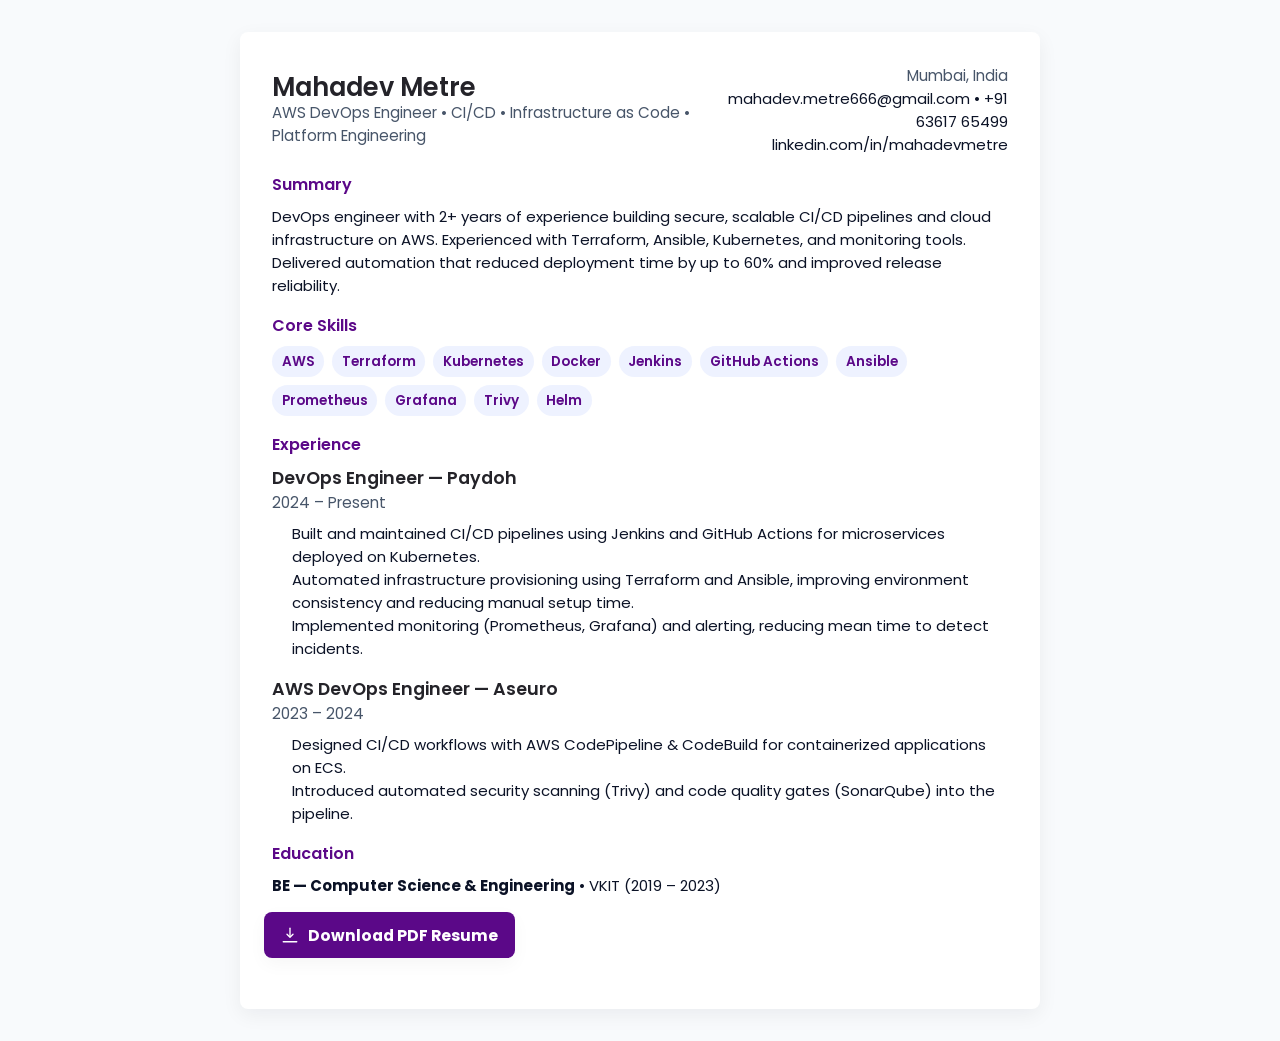
==== commit ecc42020: "made resume.html compatible with mobile phones" ====
--- a/resume.html
+++ b/resume.html
@@ -4,15 +4,35 @@
     <meta charset="utf-8">
     <meta name="viewport" content="width=device-width,initial-scale=1">
     <title>Resume — Mahadev Metre</title>
+    <script type="application/ld+json">
+    {
+      "@context": "https://schema.org",
+      "@type": "Person",
+      "name": "Mahadev Metre",
+      "jobTitle": "AWS DevOps Engineer",
+      "email": "mailto:mahadev.metre666@gmail.com",
+      "telephone": "+91 63617 65499",
+      "url": "https://mahadevmetre.github.io/",
+      "sameAs": [
+        "https://www.linkedin.com/in/mahadevmetre/"
+      ],
+      "address": {
+        "@type": "PostalAddress",
+        "addressLocality": "Mumbai",
+        "addressCountry": "IN"
+      },
+      "description": "DevOps engineer with 2+ years of experience building secure, scalable CI/CD pipelines and cloud infrastructure on AWS. Experienced with Terraform, Ansible, Kubernetes, and monitoring tools."
+    }
+    </script>
   <link rel="stylesheet" href="Css/style.css" media="screen">
   <link rel="stylesheet" href="Css/resume-print.css" media="print">
     <style>
-      /* Minimal printable resume styles */
-      body { background: #f8fafc; color: #0b1226; font-family: Poppins, sans-serif; padding: 2rem; }
-  /* extra bottom padding so absolute-positioned controls don't overlap content */
-  .resume { max-width: 800px; margin: 0 auto; background: #fff; padding: 2rem 2rem 6.5rem; border-radius: 8px; box-shadow: 0 6px 20px rgba(15,23,42,0.06); position: relative; }
+      /* Minimal printable resume styles + responsive rules */
+      body { background: #f8fafc; color: #0b1226; font-family: Poppins, sans-serif; padding: 2rem; -webkit-font-smoothing:antialiased; }
+      /* extra bottom padding so absolute-positioned controls don't overlap content */
+      .resume { max-width: 800px; width: 100%; box-sizing: border-box; margin: 0 auto; background: #fff; padding: 2rem 2rem 6.5rem; border-radius: 8px; box-shadow: 0 6px 20px rgba(15,23,42,0.06); position: relative; }
       .row { display:flex; justify-content:space-between; align-items:center; gap:1rem; }
-      h1 { margin:0; font-size:1.6rem; }
+      h1 { margin:0; font-size:1.6rem; line-height:1.1 }
       h2 { margin: 1rem 0 0.5rem; font-size:1rem; color:#5b0888 }
       p { margin:0.25rem 0 0.75rem; }
       .muted { color: #475569; font-size:0.95rem }
@@ -21,16 +41,38 @@
       .skills { display:flex; flex-wrap:wrap; gap:0.5rem }
       .skill { background:#eef2ff; color:#5b0888; padding:0.35rem 0.6rem; border-radius:999px; font-weight:600; font-size:0.85rem }
       /* Controls: download bottom-left, print bottom-right */
-  .controls-left { position: absolute; left: 1.5rem; bottom: 3.2rem; }
-  .controls-right { position: absolute; right: 1.5rem; bottom: 3.2rem; }
+      .controls-left { position: absolute; left: 1.5rem; bottom: 3.2rem; }
+      .controls-right { position: absolute; right: 1.5rem; bottom: 3.2rem; }
       /* Unified button sizing */
-  .control-btn { display: inline-flex; align-items: center; gap: 0.6rem; padding: 0.72rem 1.05rem; border-radius: 8px; text-decoration: none; font-weight: 700; font-size: 0.98rem; box-shadow: 0 6px 18px rgba(11,18,38,0.04); }
-  /* Both buttons share the same visual style */
-  .control-btn { background: #5b0888; color: #fff; border: 0; }
-  .control-btn:hover { background: #43045a; color: #fff; transform: translateY(-1px); box-shadow: 0 10px 30px rgba(11,18,38,0.08); }
-      @media (max-width: 520px) {
-        .controls-left, .controls-right { position: static; margin-top: 1rem; display: flex; justify-content: center; gap: 0.6rem; }
-        .resume { padding-bottom: 4.5rem; }
+      .control-btn { display: inline-flex; align-items: center; gap: 0.6rem; padding: 0.72rem 1.05rem; border-radius: 8px; text-decoration: none; font-weight: 700; font-size: 0.98rem; box-shadow: 0 6px 18px rgba(11,18,38,0.04); -webkit-tap-highlight-color: rgba(0,0,0,0); }
+      /* Both buttons share the same visual style */
+      .control-btn { background: #5b0888; color: #fff; border: 0; }
+      .control-btn:hover { background: #43045a; color: #fff; transform: translateY(-1px); box-shadow: 0 10px 30px rgba(11,18,38,0.08); }
+      .control-btn:active { transform: translateY(0); opacity: 0.96 }
+      .control-btn:focus-visible { outline: 3px solid rgba(91,8,136,0.15); outline-offset: 3px; }
+
+      /* Small screens: stack header and controls, increase tap targets */
+      @media (max-width: 768px) {
+        body { padding: 1rem; }
+        .resume { padding: 1.25rem 1rem 5rem; margin: 0.5rem; }
+        .row { flex-direction: column; align-items: flex-start; }
+        .contact { text-align: left; margin-top: 0.6rem; }
+        h1 { font-size: 1.4rem; }
+        h2 { font-size: 0.95rem; }
+        .muted { font-size: 0.9rem }
+        .skills { gap: 0.4rem }
+        .skill { padding: 0.28rem 0.5rem; font-size: 0.82rem }
+        .controls-left, .controls-right { position: static; bottom: auto; right: auto; left: auto; display: flex; justify-content: center; gap: 0.6rem; margin-top: 1rem; }
+        .control-btn { padding: 0.9rem 1rem; font-size: 1rem; min-width: 44px; }
+      }
+
+      /* Very small screens: full-width stacked controls for easier tapping */
+      @media (max-width: 420px) {
+        .resume { padding: 1rem; }
+        h1 { font-size: 1.2rem }
+        .skill { padding: 0.22rem 0.45rem; font-size: 0.78rem }
+        .controls-left, .controls-right { flex-direction: column; gap: 0.5rem; }
+        .control-btn { width: 100%; justify-content: center; }
       }
 
       /* Print rules: force single-page fit where possible */
